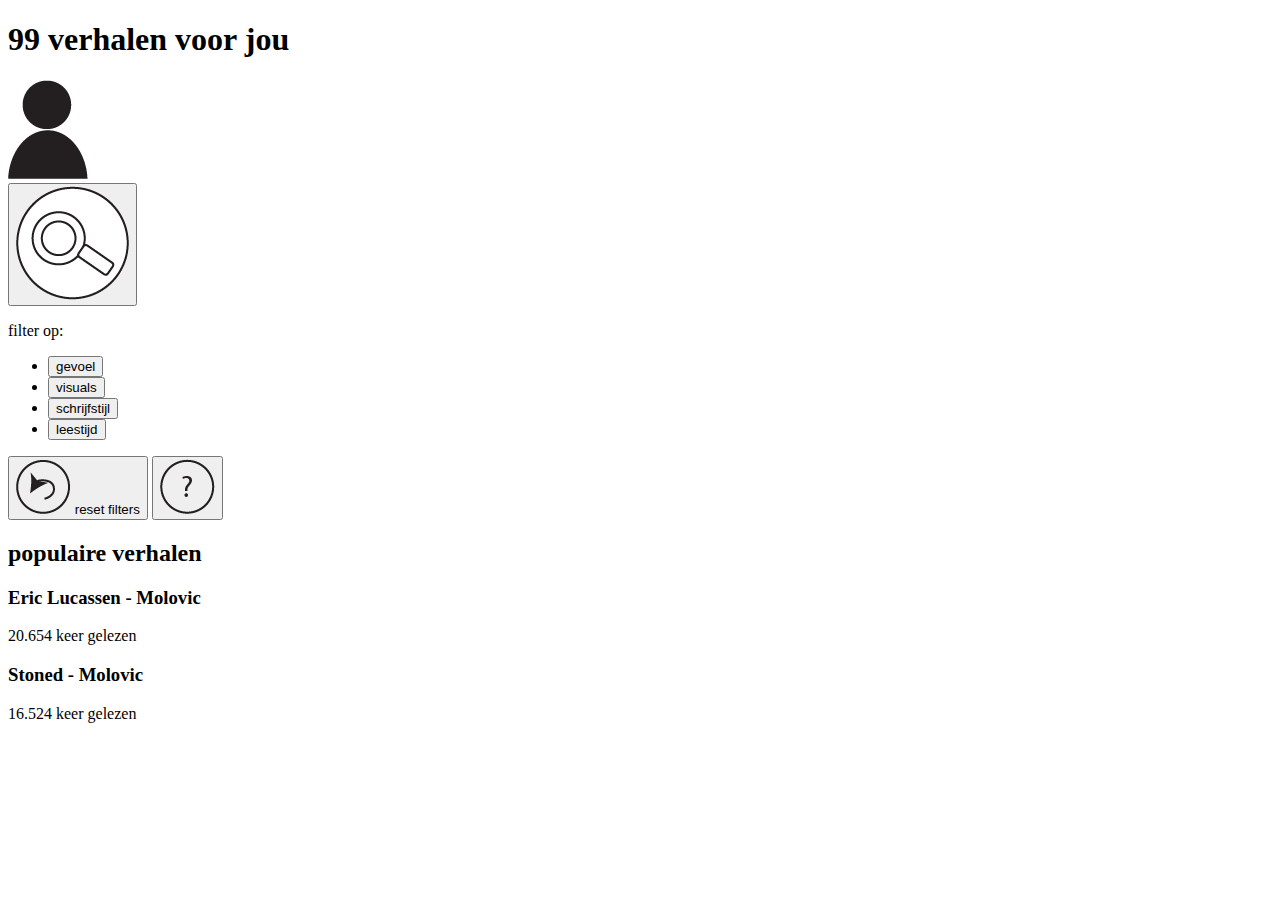
==== Overzichtspagina/home.html @ 6b144ce9 "html wireframe" ====
<!DOCTYPE html>
<html lang="en">

<head>
    <meta charset="UTF-8">
    <meta name="viewport" content="width=device-width,initial-scale=1">
    <title>overzichtspagina</title>
</head>

<body>
    <header>
        <h1>99 verhalen voor jou</h1>
        <nav>
            <a href="inlog.html"><img src="images/accounticon.png" alt="accounticont"></a>
        </nav>
    </header>
    <button type="button">
           <img src="images/searchicon.png" alt="searchicon">
       </button>
    <p>filter op:</p>
    <ul>
        <li><button type="button">gevoel</button></li>
        <li><button type="button">visuals</button></li>
        <li><button type="button">schrijfstijl</button></li>
        <li><button type="button">leestijd</button></li>
    </ul>
    <button type="button"><img src="images/reset.png" alt="reset button"> reset filters</button>
    <button type="button"><img src="images/random.png" alt="random button"></button>
    <h2> populaire verhalen</h2>

    <section>
        <h3> Eric Lucassen - Molovic</h3>
        <p>20.654 keer gelezen</p>
    </section>
    <section>
        <h3> Stoned - Molovic</h3>
        <p>16.524 keer gelezen</p>
    </section>


</body>

</html>
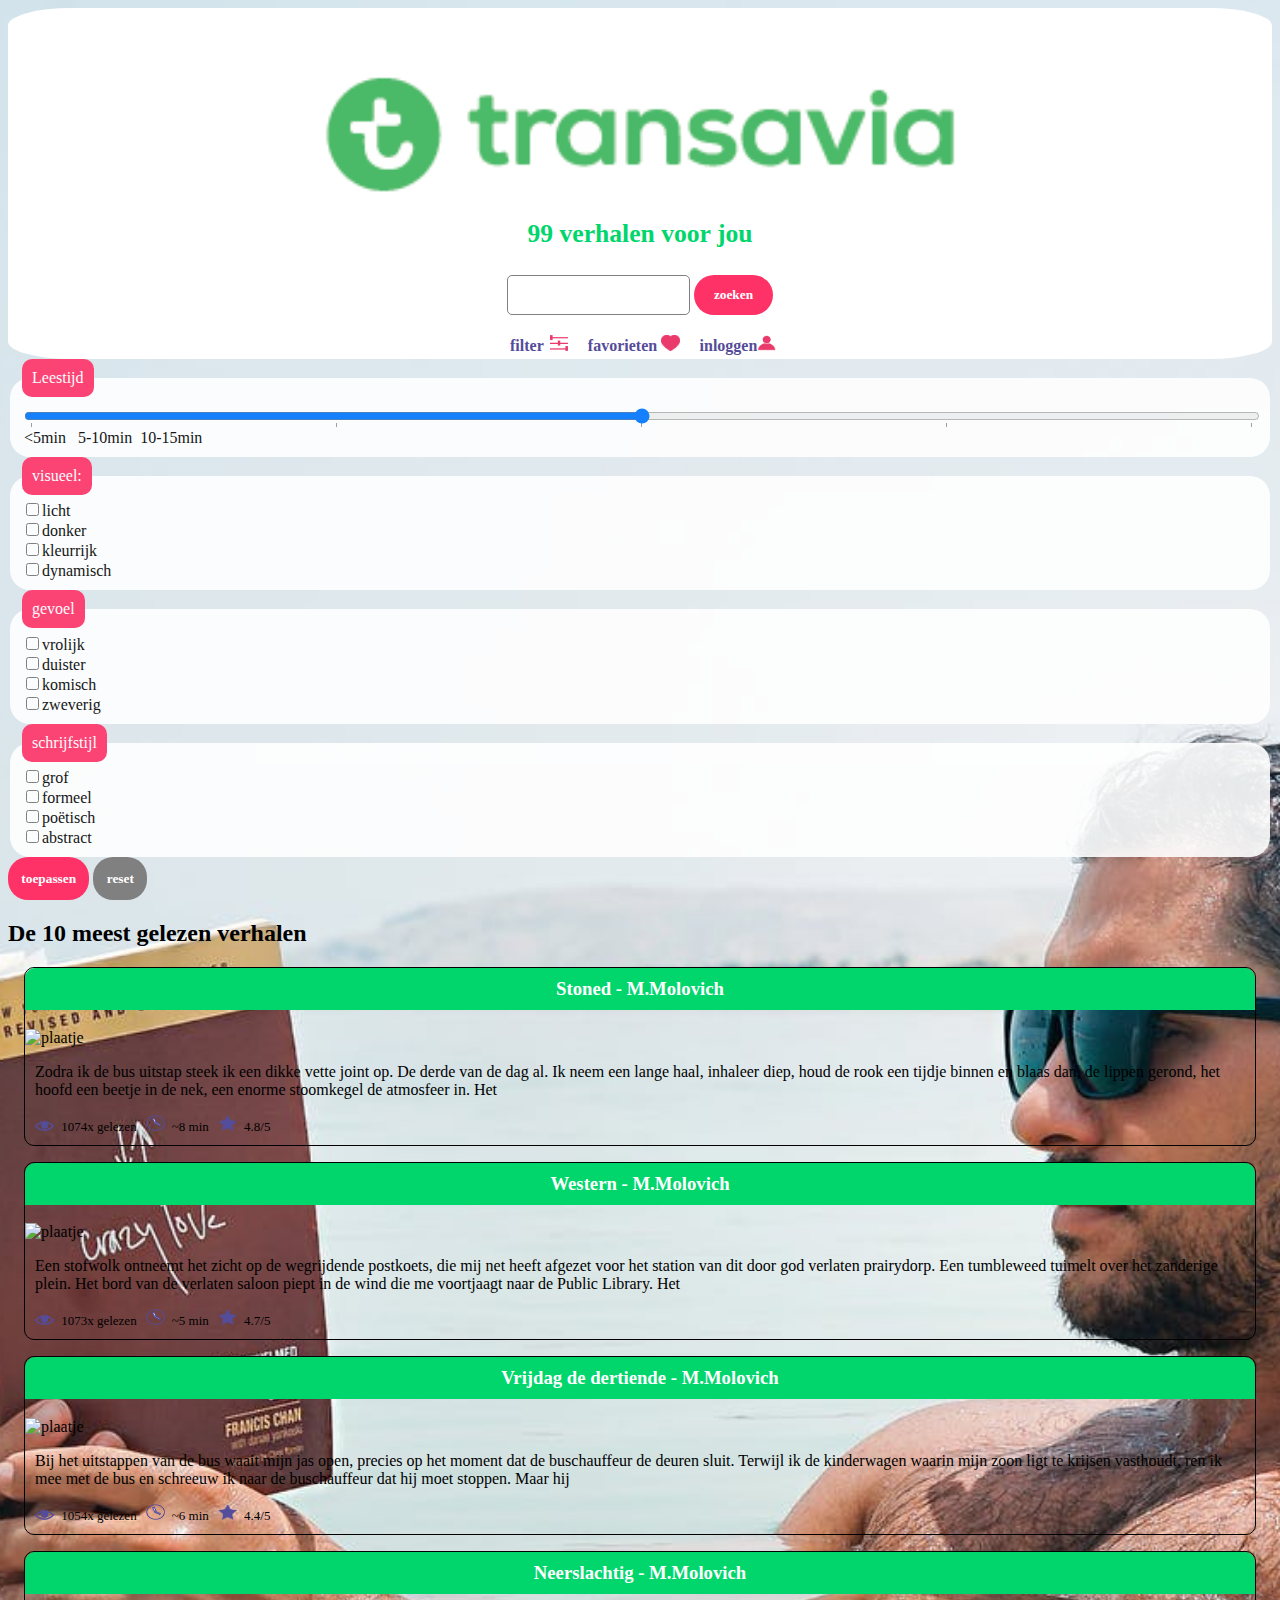
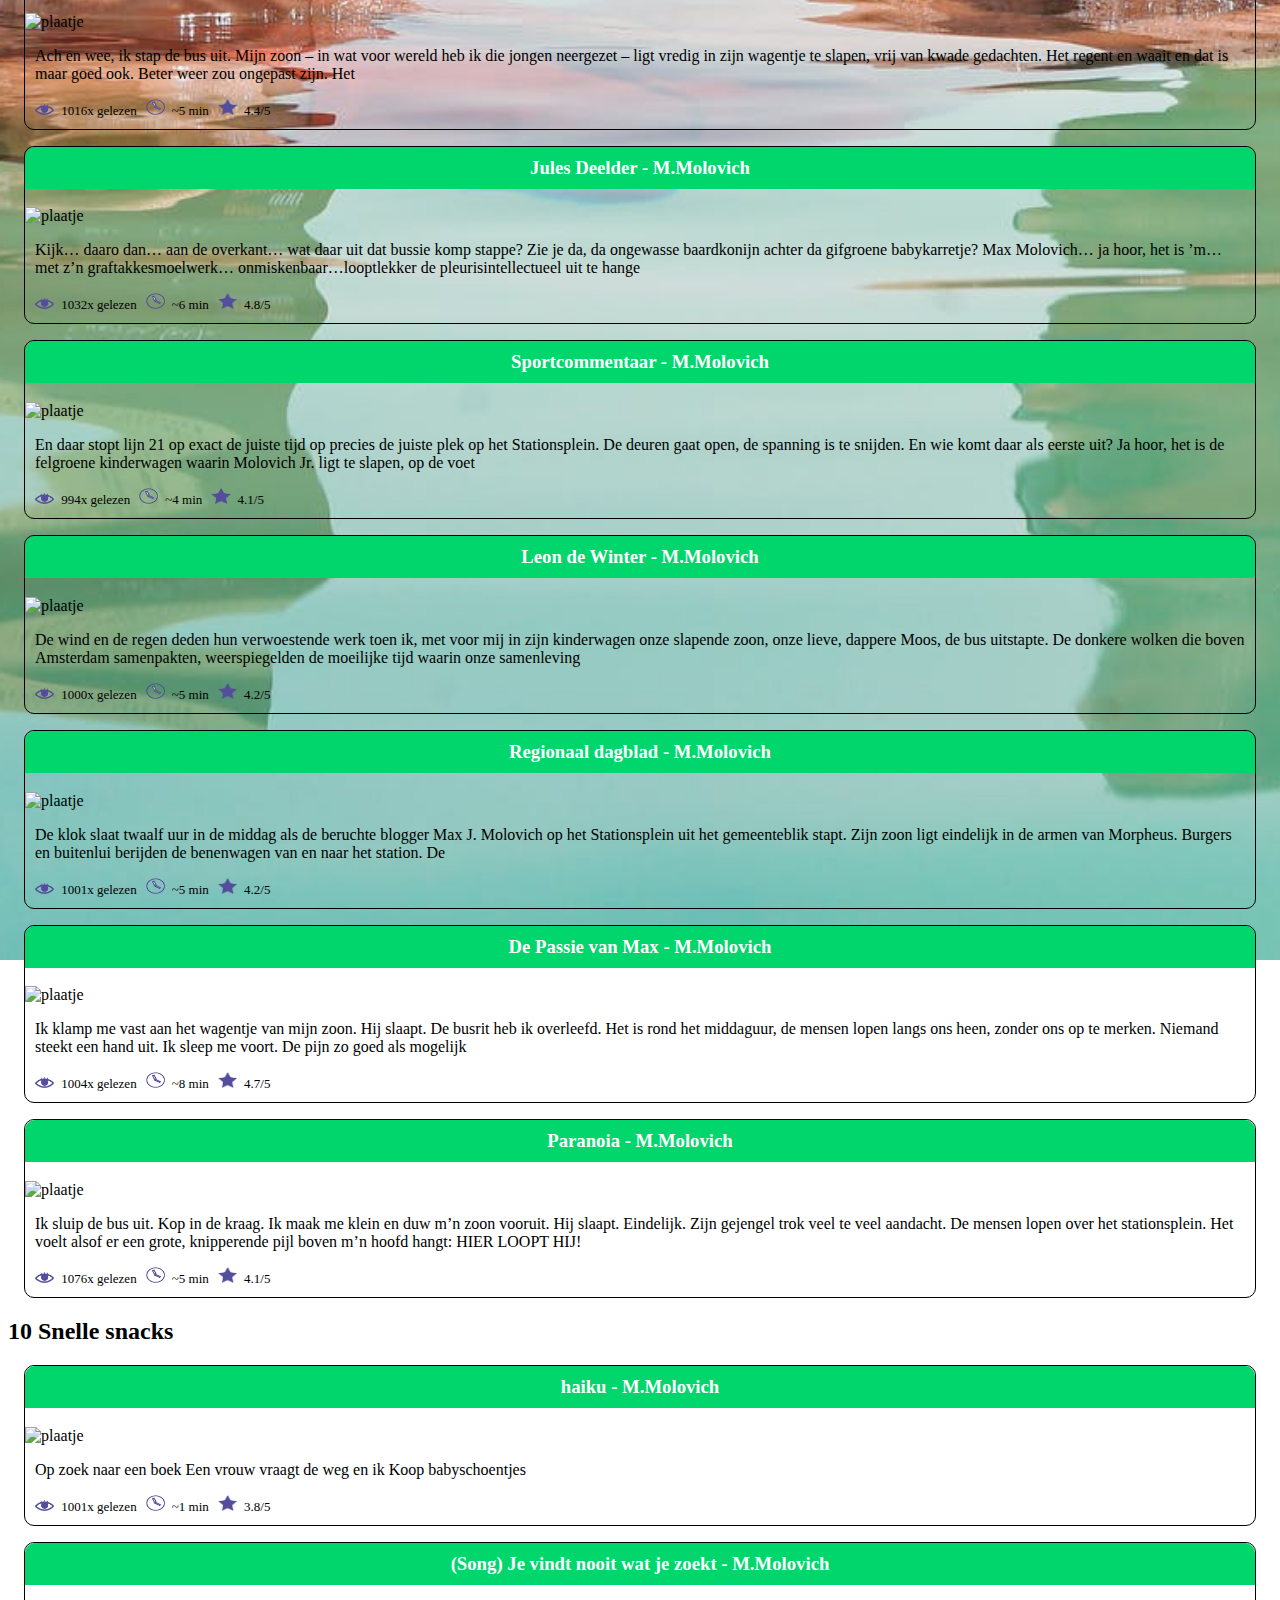
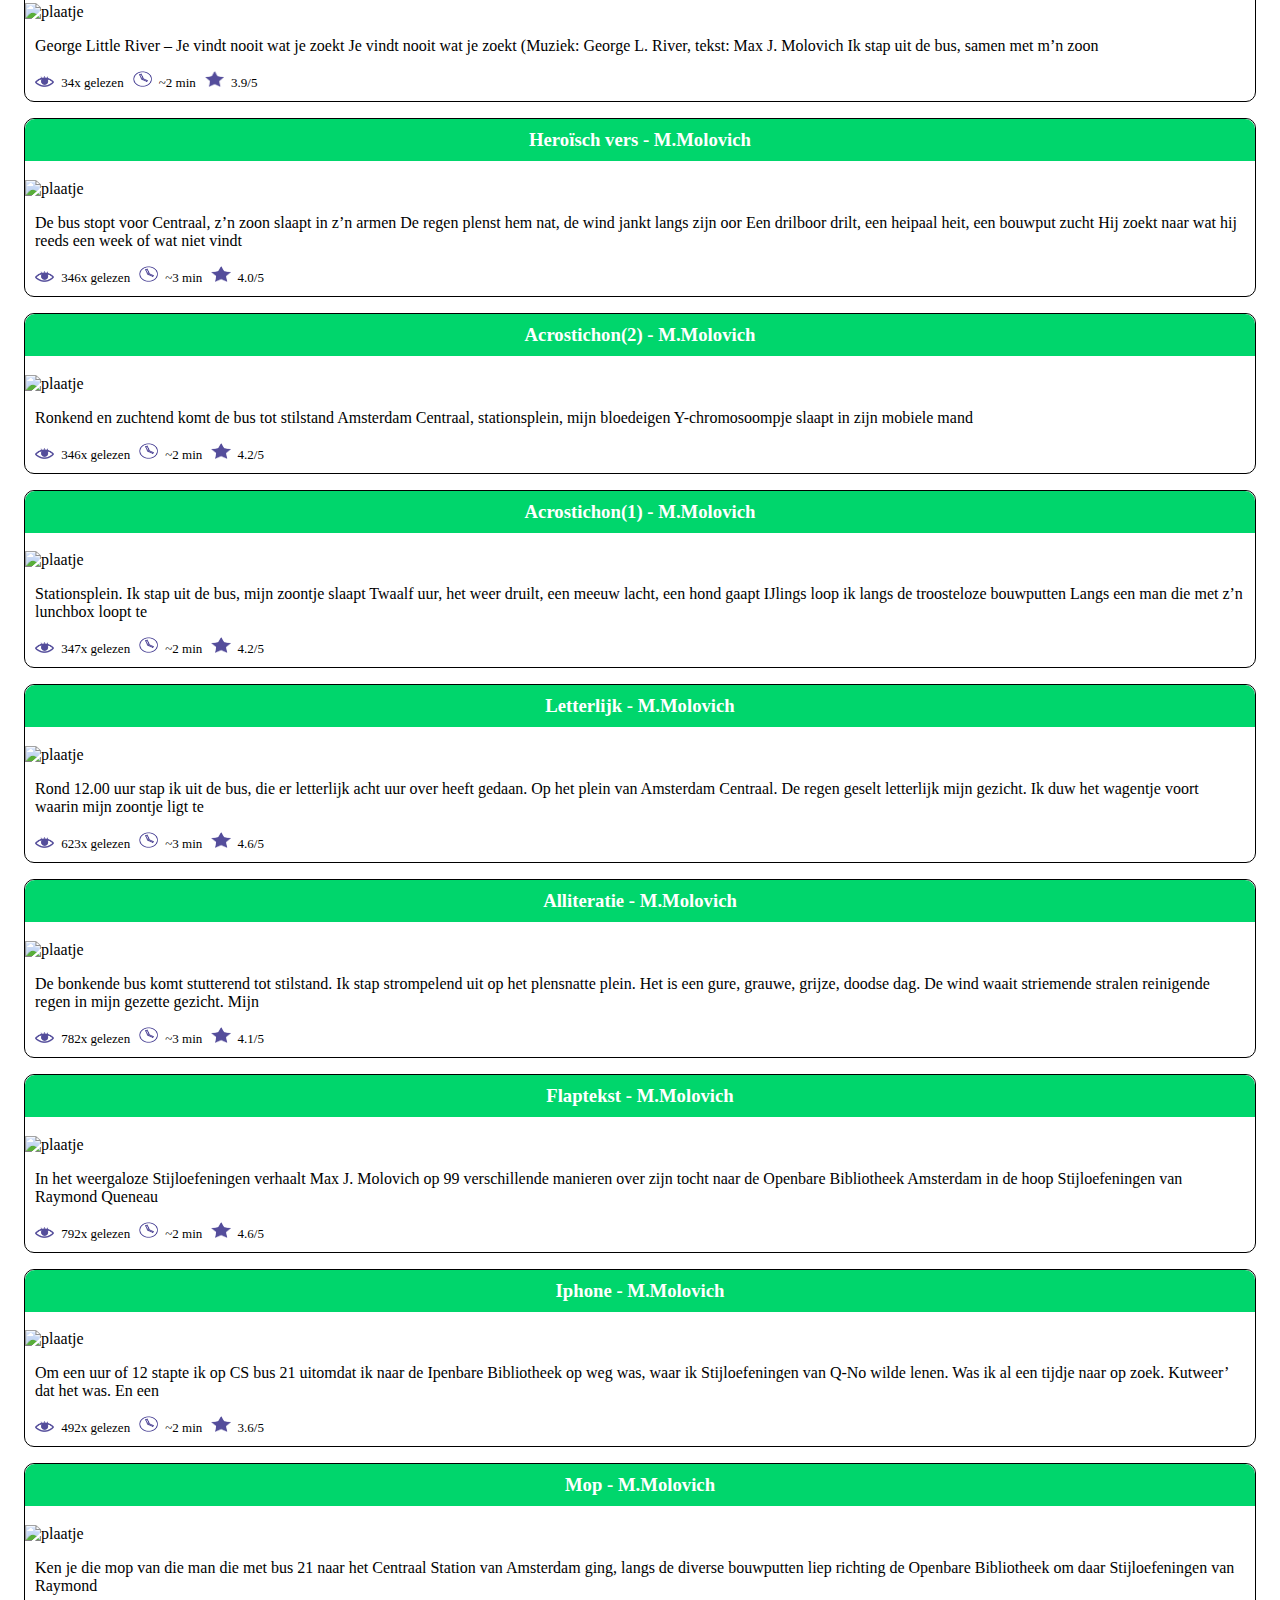
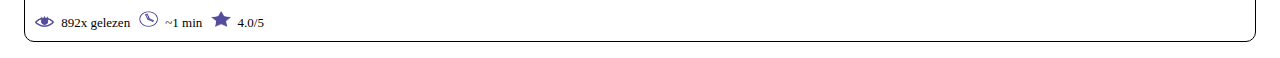
==== commit b802d446: "code Overzichtpagina 0.2" ====
--- a/Overzichtspagina/home.html
+++ b/Overzichtspagina/home.html
@@ -1,43 +1,337 @@
 <!DOCTYPE html>
-<html lang="en">
+<html lang="nl">
 
 <head>
     <meta charset="UTF-8">
     <meta name="viewport" content="width=device-width,initial-scale=1">
     <title>overzichtspagina</title>
+    <link rel="stylesheet" type="text/css" href="stylesheets/stylesheet.css">
 </head>
 
-<body>
+<body id="bodyhome">
     <header>
+        <img src="images/logo_mobiel.png" alt="logo naar home" id="logo">
         <h1>99 verhalen voor jou</h1>
         <nav>
-            <a href="inlog.html"><img src="images/accounticon.png" alt="accounticont"></a>
+            <form>
+                <label> 
+                  <input type="text">
+                </label>
+                <label><input type=submit value="zoeken">
+                </label>
+            </form>
+            <button type="button">filter</button><img src="images/filter.png" alt="filtericoon">
+            <a href="favorieten.html">favorieten</a> <img src="images/favourites.png" alt="favorietenicoon">
+            <a href="inlog.html">inloggen</a><img src="images/account.png" alt="accounticoon">
         </nav>
     </header>
-    <button type="button">
-           <img src="images/searchicon.png" alt="searchicon">
-       </button>
-    <p>filter op:</p>
-    <ul>
-        <li><button type="button">gevoel</button></li>
-        <li><button type="button">visuals</button></li>
-        <li><button type="button">schrijfstijl</button></li>
-        <li><button type="button">leestijd</button></li>
-    </ul>
-    <button type="button"><img src="images/reset.png" alt="reset button"> reset filters</button>
-    <button type="button"><img src="images/random.png" alt="random button"></button>
-    <h2> populaire verhalen</h2>
-
-    <section>
-        <h3> Eric Lucassen - Molovic</h3>
-        <p>20.654 keer gelezen</p>
-    </section>
-    <section>
-        <h3> Stoned - Molovic</h3>
-        <p>16.524 keer gelezen</p>
-    </section>
-
-
+    <main>
+        <form>
+           <fieldset>
+            <legend>Leestijd</legend>
+              <input type="range"  list="tickmarks">
+              <datalist id="tickmarks">
+                      <option value="0" label="<5min">
+                      <option value="25"></option>
+                      <option value="50" label="5-10min">
+                      <option value="75">
+                      <option value="100" label="10-15min">
+              </datalist>
+            
+            </fieldset>
+            <fieldset>
+                <legend> visueel:</legend>
+                <label><input type="checkbox">licht</label>
+                <label><input type="checkbox">donker</label>
+                <label><input type="checkbox">kleurrijk</label>
+                <label><input type="checkbox">dynamisch</label>
+            </fieldset>
+            <fieldset>
+                <legend>gevoel</legend>
+                <label><input type="checkbox">vrolijk</label>
+                <label><input type="checkbox">duister</label>
+                <label><input type="checkbox">komisch</label>
+                <label><input type="checkbox">zweverig</label>
+            </fieldset>
+            <fieldset>
+                <legend>schrijfstijl</legend>
+                <label><input type="checkbox">grof</label>
+                <label><input type="checkbox">formeel</label>
+                <label><input type="checkbox">poëtisch</label>
+                <label><input type="checkbox">abstract</label>
+            </fieldset>
+            <input type="submit" value="toepassen">
+            <input type="reset" value="reset">
+        </form>
+
+        <section>
+            <h2>De 10 meest gelezen verhalen</h2>
+            <article>
+                <h3>Stoned - M.Molovich </h3>
+                <img src="images/Albumcover1.1.png" alt="plaatje">
+                <p>Zodra ik de bus uitstap steek ik een dikke vette joint op. De derde van de dag al. Ik neem een lange haal, inhaleer diep, houd de rook een tijdje binnen en blaas dan, de lippen gerond, het hoofd een beetje in de nek, een enorme stoomkegel de atmosfeer in. Het</p>
+                <footer>
+                    <img src="images/gelezenlogo.png" alt="gelezenicoon">
+                    <p>1074x gelezen</p>
+                    <img src="images/leestijdlogo.png" alt="leestijdicoon">
+                    <p>~8 min</p>
+                    <img src="images/ratinglogo.png" alt="ratinglogo">
+                    <p> 4.8/5</p>
+                </footer>
+            </article>
+            <article>
+                <h3>Western - M.Molovich </h3>
+                <img src="images/Albumcover1.1.png" alt="plaatje">
+                <p>Een stofwolk ontneemt het zicht op de wegrijdende postkoets, die mij net heeft afgezet voor het station van dit door god verlaten prairydorp. Een tumbleweed tuimelt over het zanderige plein. Het bord van de verlaten saloon piept in de wind die me voortjaagt naar de Public Library. Het</p>
+                <footer>
+                    <img src="images/gelezenlogo.png" alt="gelezenicoon">
+                    <p>1073x gelezen</p>
+                    <img src="images/leestijdlogo.png" alt="leestijdicoon">
+                    <p>~5 min</p>
+                    <img src="images/ratinglogo.png" alt="ratinglogo">
+                    <p> 4.7/5</p>
+                </footer>
+            </article>
+            <article>
+                <h3>Vrijdag de dertiende - M.Molovich </h3>
+                <img src="images/Albumcover1.1.png" alt="plaatje">
+                <p>Bij het uitstappen van de bus waait mijn jas open, precies op het moment dat de buschauffeur de deuren sluit. Terwijl ik de kinderwagen waarin mijn zoon ligt te krijsen vasthoudt, ren ik mee met de bus en schreeuw ik naar de buschauffeur dat hij moet stoppen. Maar hij</p>
+                <footer>
+                    <img src="images/gelezenlogo.png" alt="gelezenicoon">
+                    <p>1054x gelezen</p>
+                    <img src="images/leestijdlogo.png" alt="leestijdicoon">
+                    <p>~6 min</p>
+                    <img src="images/ratinglogo.png" alt="ratinglogo">
+                    <p> 4.4/5</p>
+                </footer>
+            </article>
+            <article>
+                <h3>Neerslachtig - M.Molovich </h3>
+                <img src="images/Albumcover1.1.png" alt="plaatje">
+                <p>Ach en wee, ik stap de bus uit. Mijn zoon – in wat voor wereld heb ik die jongen neergezet – ligt vredig in zijn wagentje te slapen, vrij van kwade gedachten. Het regent en waait en dat is maar goed ook. Beter weer zou ongepast zijn. Het</p>
+                <footer>
+                    <img src="images/gelezenlogo.png" alt="gelezenicoon">
+                    <p>1016x gelezen</p>
+                    <img src="images/leestijdlogo.png" alt="leestijdicoon">
+                    <p>~5 min</p>
+                    <img src="images/ratinglogo.png" alt="ratinglogo">
+                    <p> 4.4/5</p>
+                </footer>
+            </article>
+            <article>
+                <h3>Jules Deelder - M.Molovich </h3>
+                <img src="images/Albumcover1.1.png" alt="plaatje">
+                <p>Kijk… daaro dan… aan de overkant… wat daar uit dat bussie komp stappe? Zie je da, da ongewasse baardkonijn achter da gifgroene babykarretje? Max Molovich… ja hoor, het is ’m… met z’n graftakkesmoelwerk… onmiskenbaar…looptlekker de pleurisintellectueel uit te hange</p>
+                <footer>
+                    <img src="images/gelezenlogo.png" alt="gelezenicoon">
+                    <p>1032x gelezen</p>
+                    <img src="images/leestijdlogo.png" alt="leestijdicoon">
+                    <p>~6 min</p>
+                    <img src="images/ratinglogo.png" alt="ratinglogo">
+                    <p> 4.8/5</p>
+                </footer>
+            </article>
+            <article>
+                <h3>Sportcommentaar - M.Molovich </h3>
+                <img src="images/Albumcover1.1.png" alt="plaatje">
+                <p>En daar stopt lijn 21 op exact de juiste tijd op precies de juiste plek op het Stationsplein. De deuren gaat open, de spanning is te snijden. En wie komt daar als eerste uit? Ja hoor, het is de felgroene kinderwagen waarin Molovich Jr. ligt te slapen, op de voet</p>
+                <footer>
+                    <img src="images/gelezenlogo.png" alt="gelezenicoon">
+                    <p>994x gelezen</p>
+                    <img src="images/leestijdlogo.png" alt="leestijdicoon">
+                    <p>~4 min</p>
+                    <img src="images/ratinglogo.png" alt="ratinglogo">
+                    <p> 4.1/5</p>
+                </footer>
+            </article>
+            <article>
+                <h3>Leon de Winter - M.Molovich </h3>
+                <img src="images/Albumcover1.1.png" alt="plaatje">
+                <p>De wind en de regen deden hun verwoestende werk toen ik, met voor mij in zijn kinderwagen onze slapende zoon, onze lieve, dappere Moos, de bus uitstapte. De donkere wolken die boven Amsterdam samenpakten, weerspiegelden de moeilijke tijd waarin onze samenleving</p>
+                <footer>
+                    <img src="images/gelezenlogo.png" alt="gelezenicoon">
+                    <p>1000x gelezen</p>
+                    <img src="images/leestijdlogo.png" alt="leestijdicoon">
+                    <p>~5 min</p>
+                    <img src="images/ratinglogo.png" alt="ratinglogo">
+                    <p> 4.2/5</p>
+                </footer>
+            </article>
+            <article>
+                <h3>Regionaal dagblad - M.Molovich </h3>
+                <img src="images/Albumcover1.1.png" alt="plaatje">
+                <p>De klok slaat twaalf uur in de middag als de beruchte blogger Max J. Molovich op het Stationsplein uit het gemeenteblik stapt. Zijn zoon ligt eindelijk in de armen van Morpheus. Burgers en buitenlui berijden de benenwagen van en naar het station. De</p>
+                <footer>
+                    <img src="images/gelezenlogo.png" alt="gelezenicoon">
+                    <p>1001x gelezen</p>
+                    <img src="images/leestijdlogo.png" alt="leestijdicoon">
+                    <p>~5 min</p>
+                    <img src="images/ratinglogo.png" alt="ratinglogo">
+                    <p> 4.2/5</p>
+                </footer>
+            </article>
+            <article>
+                <h3>De Passie van Max - M.Molovich </h3>
+                <img src="images/Albumcover1.1.png" alt="plaatje">
+                <p>Ik klamp me vast aan het wagentje van mijn zoon. Hij slaapt. De busrit heb ik overleefd. Het is rond het middaguur, de mensen lopen langs ons heen, zonder ons op te merken. Niemand steekt een hand uit. Ik sleep me voort. De pijn zo goed als mogelijk</p>
+                <footer>
+                    <img src="images/gelezenlogo.png" alt="gelezenicoon">
+                    <p>1004x gelezen</p>
+                    <img src="images/leestijdlogo.png" alt="leestijdicoon">
+                    <p>~8 min</p>
+                    <img src="images/ratinglogo.png" alt="ratinglogo">
+                    <p> 4.7/5</p>
+                </footer>
+            </article>
+            <article>
+                <h3>Paranoia - M.Molovich </h3>
+                <img src="images/Albumcover1.1.png" alt="plaatje">
+                <p>Ik sluip de bus uit. Kop in de kraag. Ik maak me klein en duw m’n zoon vooruit. Hij slaapt. Eindelijk. Zijn gejengel trok veel te veel aandacht. De mensen lopen over het stationsplein. Het voelt alsof er een grote, knipperende pijl boven m’n hoofd hangt: HIER LOOPT HIJ!</p>
+                <footer>
+                    <img src="images/gelezenlogo.png" alt="gelezenicoon">
+                    <p>1076x gelezen</p>
+                    <img src="images/leestijdlogo.png" alt="leestijdicoon">
+                    <p>~5 min</p>
+                    <img src="images/ratinglogo.png" alt="ratinglogo">
+                    <p> 4.1/5</p>
+                </footer>
+            </article>
+        </section>
+        <section>
+            <h2>10 Snelle snacks</h2>
+            <article>
+                <h3>haiku - M.Molovich</h3>
+                <img src="images/Albumcover1.1.png" alt="plaatje">
+                <p>Op zoek naar een boek Een vrouw vraagt de weg en ik Koop babyschoentjes</p>
+                <footer>
+                    <img src="images/gelezenlogo.png" alt="gelezenicoon">
+                    <p>1001x gelezen</p>
+                    <img src="images/leestijdlogo.png" alt="leestijdicoon">
+                    <p>~1 min</p>
+                    <img src="images/ratinglogo.png" alt="ratinglogo">
+                    <p>3.8/5</p>
+                </footer>
+            </article>
+            <article>
+                <h3>(Song) Je vindt nooit wat je zoekt - M.Molovich</h3>
+                <img src="images/Albumcover1.1.png" alt="plaatje">
+                <p>George Little River – Je vindt nooit wat je zoekt Je vindt nooit wat je zoekt (Muziek: George L. River, tekst: Max J. Molovich Ik stap uit de bus, samen met m’n zoon</p>
+                <footer>
+                    <img src="images/gelezenlogo.png" alt="gelezenicoon">
+                    <p>34x gelezen</p>
+                    <img src="images/leestijdlogo.png" alt="leestijdicoon">
+                    <p>~2 min</p>
+                    <img src="images/ratinglogo.png" alt="ratinglogo">
+                    <p>3.9/5</p>
+                </footer>
+            </article>
+            <article>
+                <h3>Heroïsch vers - M.Molovich</h3>
+                <img src="images/Albumcover1.1.png" alt="plaatje">
+                <p>De bus stopt voor Centraal, z’n zoon slaapt in z’n armen De regen plenst hem nat, de wind jankt langs zijn oor Een drilboor drilt, een heipaal heit, een bouwput zucht Hij zoekt naar wat hij reeds een week of wat niet vindt</p>
+                <footer>
+                    <img src="images/gelezenlogo.png" alt="gelezenicoon">
+                    <p>346x gelezen</p>
+                    <img src="images/leestijdlogo.png" alt="leestijdicoon">
+                    <p>~3 min</p>
+                    <img src="images/ratinglogo.png" alt="ratinglogo">
+                    <p>4.0/5</p>
+                </footer>
+            </article>
+            <article>
+                <h3>Acrostichon(2) - M.Molovich</h3>
+                <img src="images/Albumcover1.1.png" alt="plaatje">
+                <p>Ronkend en zuchtend komt de bus tot stilstand Amsterdam Centraal, stationsplein, mijn bloedeigen Y-chromosoompje slaapt in zijn mobiele mand</p>
+                <footer>
+                    <img src="images/gelezenlogo.png" alt="gelezenicoon">
+                    <p>346x gelezen</p>
+                    <img src="images/leestijdlogo.png" alt="leestijdicoon">
+                    <p>~2 min</p>
+                    <img src="images/ratinglogo.png" alt="ratinglogo">
+                    <p>4.2/5</p>
+                </footer>
+            </article>
+            <article>
+                <h3>Acrostichon(1) - M.Molovich</h3>
+                <img src="images/Albumcover1.1.png" alt="plaatje">
+                <p>Stationsplein. Ik stap uit de bus, mijn zoontje slaapt Twaalf uur, het weer druilt, een meeuw lacht, een hond gaapt IJlings loop ik langs de troosteloze bouwputten Langs een man die met z’n lunchbox loopt te</p>
+                <footer>
+                    <img src="images/gelezenlogo.png" alt="gelezenicoon">
+                    <p>347x gelezen</p>
+                    <img src="images/leestijdlogo.png" alt="leestijdicoon">
+                    <p>~2 min</p>
+                    <img src="images/ratinglogo.png" alt="ratinglogo">
+                    <p>4.2/5</p>
+                </footer>
+            </article>
+            <article>
+                <h3>Letterlijk - M.Molovich</h3>
+                <img src="images/Albumcover1.1.png" alt="plaatje">
+                <p>Rond 12.00 uur stap ik uit de bus, die er letterlijk acht uur over heeft gedaan. Op het plein van Amsterdam Centraal. De regen geselt letterlijk mijn gezicht. Ik duw het wagentje voort waarin mijn zoontje ligt te</p>
+                <footer>
+                    <img src="images/gelezenlogo.png" alt="gelezenicoon">
+                    <p>623x gelezen</p>
+                    <img src="images/leestijdlogo.png" alt="leestijdicoon">
+                    <p>~3 min</p>
+                    <img src="images/ratinglogo.png" alt="ratinglogo">
+                    <p>4.6/5</p>
+                </footer>
+            </article>
+            <article>
+                <h3>Alliteratie - M.Molovich</h3>
+                <img src="images/Albumcover1.1.png" alt="plaatje">
+                <p>De bonkende bus komt stutterend tot stilstand. Ik stap strompelend uit op het plensnatte plein. Het is een gure, grauwe, grijze, doodse dag. De wind waait striemende stralen reinigende regen in mijn gezette gezicht. Mijn</p>
+                <footer>
+                    <img src="images/gelezenlogo.png" alt="gelezenicoon">
+                    <p>782x gelezen</p>
+                    <img src="images/leestijdlogo.png" alt="leestijdicoon">
+                    <p>~3 min</p>
+                    <img src="images/ratinglogo.png" alt="ratinglogo">
+                    <p>4.1/5</p>
+                </footer>
+            </article>
+            <article>
+                <h3>Flaptekst - M.Molovich</h3>
+                <img src="images/Albumcover1.1.png" alt="plaatje">
+                <p>In het weergaloze Stijloefeningen verhaalt Max J. Molovich op 99 verschillende manieren over zijn tocht naar de Openbare Bibliotheek Amsterdam in de hoop Stijloefeningen van Raymond Queneau</p>
+                <footer>
+                    <img src="images/gelezenlogo.png" alt="gelezenicoon">
+                    <p>792x gelezen</p>
+                    <img src="images/leestijdlogo.png" alt="leestijdicoon">
+                    <p>~2 min</p>
+                    <img src="images/ratinglogo.png" alt="ratinglogo">
+                    <p>4.6/5</p>
+                </footer>
+            </article>
+            <article>
+                <h3>Iphone - M.Molovich</h3>
+                <img src="images/Albumcover1.1.png" alt="plaatje">
+                <p>Om een uur of 12 stapte ik op CS bus 21 uitomdat ik naar de Ipenbare Bibliotheek op weg was, waar ik Stijloefeningen van Q-No wilde lenen. Was ik al een tijdje naar op zoek. Kutweer’ dat het was. En een</p>
+                <footer>
+                    <img src="images/gelezenlogo.png" alt="gelezenicoon">
+                    <p>492x gelezen</p>
+                    <img src="images/leestijdlogo.png" alt="leestijdicoon">
+                    <p>~2 min</p>
+                    <img src="images/ratinglogo.png" alt="ratinglogo">
+                    <p>3.6/5</p>
+                </footer>
+            </article>
+            <article>
+                <h3>Mop - M.Molovich</h3>
+                <img src="images/Albumcover1.1.png" alt="plaatje">
+                <p>Ken je die mop van die man die met bus 21 naar het Centraal Station van Amsterdam ging, langs de diverse bouwputten liep richting de Openbare Bibliotheek om daar Stijloefeningen van Raymond</p>
+                <footer>
+                    <img src="images/gelezenlogo.png" alt="gelezenicoon">
+                    <p>892x gelezen</p>
+                    <img src="images/leestijdlogo.png" alt="leestijdicoon">
+                    <p>~1 min</p>
+                    <img src="images/ratinglogo.png" alt="ratinglogo">
+                    <p>4.0/5</p>
+                </footer>
+            </article>
+        </section>
+
+    </main>
 </body>
 
 </html>
--- a/Overzichtspagina/stylesheets/stylesheet.css
+++ b/Overzichtspagina/stylesheets/stylesheet.css
@@ -0,0 +1,243 @@
+/*/////////////////////////////////////////////////////////body en header/nav//////////////////////////*/
+
+* {
+    box-sizing: border-box;
+}
+
+#bodyhome {
+    background-image: url(../images/background3.jpeg);
+    background-position: top;
+    background-size: 300%;
+    background-repeat: no-repeat;
+}
+
+#logo {
+    /*    margin-left: 25%;*/
+    margin-top: 5%;
+    width: 50%;
+}
+
+h1 {
+    font-family: "Nexa";
+    font-size: 1.6em;
+    /*    margin-left: 10%;*/
+    margin-bottom: 1em;
+    color: #00d66c;
+}
+
+body {
+    font-family: "nexa";
+}
+
+ul {
+    list-style-type: none;
+}
+
+header {
+    background-color: white;
+    border-radius: 5%;
+    /*    opacity: 0.7;*/
+    padding-bottom: 0.2em;
+    text-align: center;
+}
+
+nav img {
+    max-height: 1em;
+    margin-right: 0.5em;
+    max-width: 1.5em;
+}
+
+nav {
+    font-weight: bold;
+}
+
+a {
+    text-decoration: none;
+    font-family: "nexa";
+    margin-left: 0.5em;
+    margin-right: 0.5;
+    color: #554c99;
+}
+
+button {
+    border: none;
+    background-color: white;
+    font-family: "nexa";
+    font-size: 1em;
+    margin-left: 0.5em;
+    font-weight: bold;
+    color: #554c99;
+}
+
+[type=text] {
+    margin-bottom: 1.5em;
+    border-radius: 5px;
+    border-style: solid;
+    border-color: grey;
+    border-width: thin;
+    height: 40px;
+}
+
+label {
+    font-family: "nexa";
+}
+
+nav [type=submit] {
+    border-style: none;
+    background-color: #FF3268;
+    border-radius: 20px;
+    color: white;
+    font-family: "nexa";
+    font-weight: bold;
+    padding: 10px 20px;
+    text-align: center;
+    height: 40px;
+}
+
+
+/*
+nav label{
+    background-color: #FF3268;
+    padding: 5px;
+    padding-left: 10px;
+    border-radius: 2em;
+    color: white;
+    font-size: 1em;
+    font-weight: bold;
+    float: right;
+    margin-right: 20px;
+    
+    
+}
+*/
+
+
+/*///////////////////////////////////////////////////////////filter en main/////////////////////////////////*/
+
+main form {
+    /*    display: none;*/
+}
+
+main fieldset {
+    border-style: none;
+    background-color: white;
+    opacity: 0.9;
+    border-radius: 20px;
+    
+}
+main legend{
+    background-color: rgba(255, 50, 104,1);
+    padding: 10px;
+    border-radius: 10px;
+    color: white;
+    
+    
+}
+main label{
+    background-color: white;
+    
+}
+
+
+
+main [type=range]{
+    display: block;
+    width: 100%;
+    
+}
+datalist{
+    display: inline;
+}
+
+datalist option{
+    display: inline;
+    text-align: center;
+    margin-left: auto;
+    margin-right: auto;
+}
+article {
+    border: 1px solid black;
+    margin: 1em;
+    border-radius: 10px;
+    padding: 0px 10px 10px 10px;
+
+    
+}
+main label{
+    display: block;
+}
+
+main [type=submit]{
+    border: none;
+    background-color: rgba(255, 50, 104,1);
+    color: white;
+    font-family: "nexa";
+    padding: 1em;
+    border-radius: 20px;
+    min-height: 40px;
+    font-weight: bold;
+ 
+    
+}
+main [type=reset]{
+    border: none;
+    background-color: grey;
+    color: white;
+    font-family: "nexa";
+    padding: 1em;
+    border-radius: 20px;
+    min-height: 40px;
+    font-weight: bold;
+}
+
+/*////////////////////////////////////////////////////////////artikelen en main*/
+footer p {
+    display: inline;
+    font-size: 13px;
+    text-align: center;
+    margin: 5px;
+    margin-left: 3px;
+}
+
+
+
+
+article img{
+    max-height: 15em;
+    margin-left: -10px;
+    width: calc(100% + 20px);
+    
+    
+}
+
+article footer img{
+    max-width: 1.2em;
+    max-height: 1em;
+    margin-left: 0px;
+    margin-right: 0px;
+    
+}
+
+h3{
+    background-color: #00d66c;
+    padding-top: 10px;
+    margin-top: 0px;
+    margin-left: -10px;
+    margin-right: -10px;
+    border-radius: 10px 10px 0px 0px;
+    text-align: center;
+    color: white;
+    padding-bottom: 10px;
+
+}
+
+/*
+ article img:nth-of-type(1){
+
+max-width: 1em;
+    max-height: 1em;
+    
+}
+*/
+
+  
